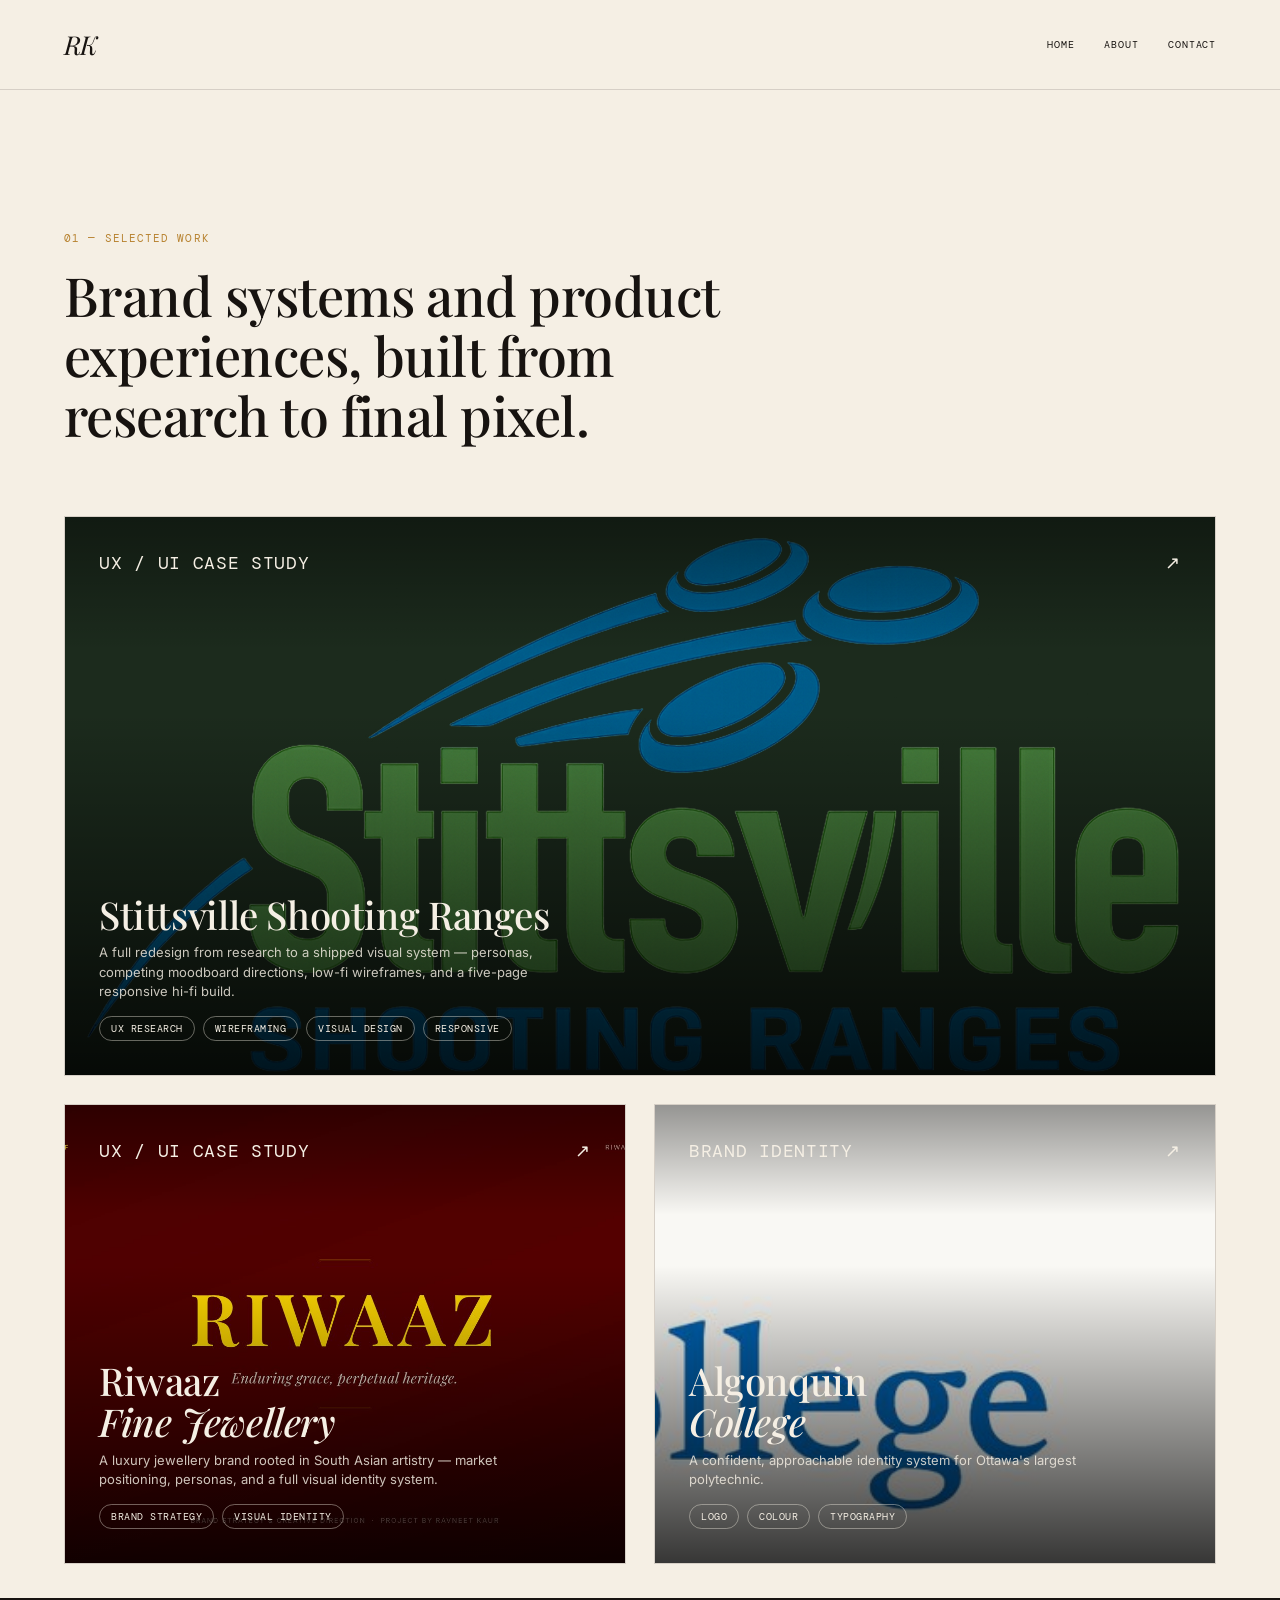
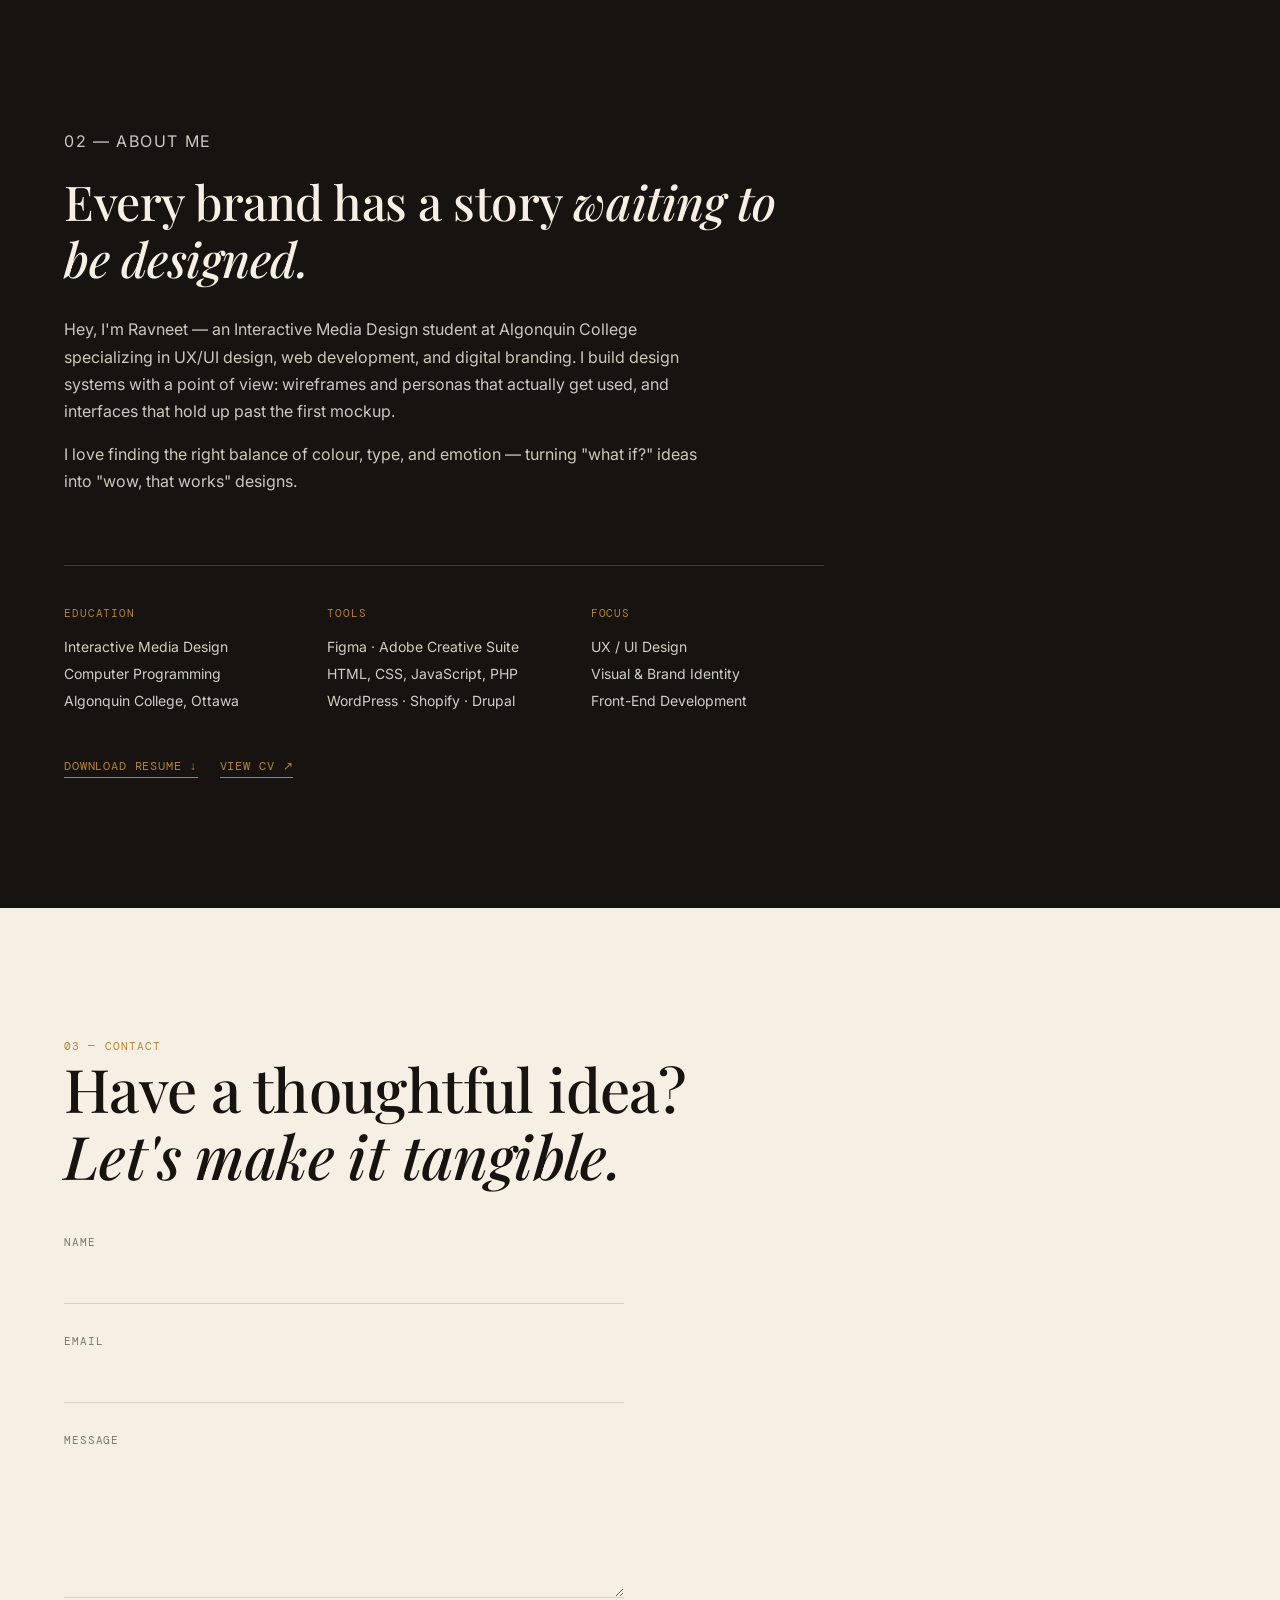
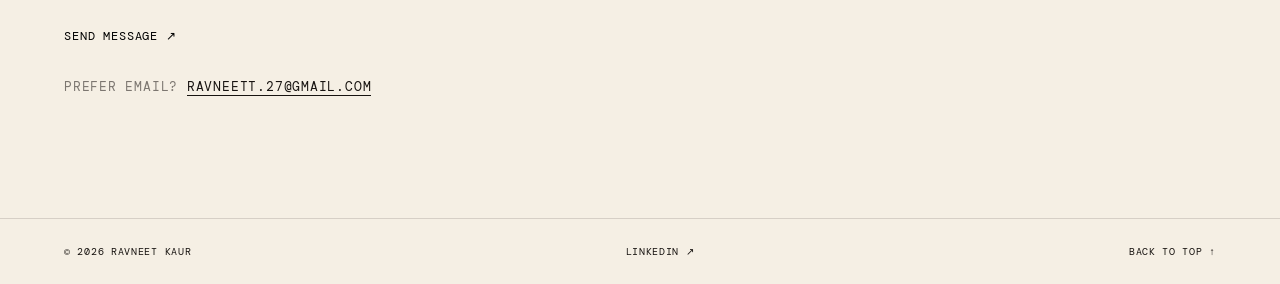
==== work.html @ a0e23d8a "More edits to the portfolio" ====
<!doctype html>
<html lang="en">

<head>
  <meta charset="UTF-8" />
  <meta name="viewport" content="width=device-width, initial-scale=1.0" />
  <meta name="description" content="Selected work by Ravneet Kaur — Graphic & UX/UI Designer in Ottawa." />
  <title>Selected Work — Ravneet Kaur</title>
  <link rel="stylesheet" href="styles.css" />
</head>

<body>
  <header class="site-header is-static">
    <a class="monogram" href="index.html#top" aria-label="Ravneet Kaur home">RK</a>
    <button class="menu-toggle" aria-expanded="false" aria-controls="site-nav">Menu</button>
    <nav id="site-nav" class="site-nav" aria-label="Primary navigation">
      <a href="index.html#top">Home</a>
      <a href="#about">About</a>
      <a href="#contact">Contact</a>
    </nav>
  </header>

  <main id="top">
    <section id="work" class="work-section" aria-labelledby="work-title">
      <div class="section-heading">
        <p class="eyebrow">01 — Selected work</p>
        <h2 id="work-title">Brand systems and product experiences, built from research to final pixel.</h2>
      </div>

      <div class="work-grid">
        <a class="work-card wc-stittsville" href="work/stittsville-shooting-ranges.html"
          style="--card-image: url('assets/stittsville/logo.png'); --card-image-position: center top;">
          <div class="work-card-top">
            <span>UX / UI Case Study</span>
            <span aria-hidden="true">↗</span>
          </div>
          <div>
            <h3>Stittsville Shooting Ranges</h3>
            <p>A full redesign from research to a shipped visual system — personas, competing moodboard directions,
              low-fi wireframes, and a five-page responsive hi-fi build.</p>
            <div class="work-card-tags">
              <span>UX Research</span>
              <span>Wireframing</span>
              <span>Visual Design</span>
              <span>Responsive</span>
            </div>
          </div>
        </a>

        <a class="work-card wc-riwaaz" href="work/riwaaz.html" style="--card-image: url('assets/riwaaz/01-cover.jpg');">
          <div class="work-card-top">
            <span>UX / UI Case Study</span>
            <span aria-hidden="true">↗</span>
          </div>
          <div>
            <h3>Riwaaz<br /><em>Fine Jewellery</em></h3>
            <p>A luxury jewellery brand rooted in South Asian artistry — market positioning, personas, and a full visual
              identity system.</p>
            <div class="work-card-tags">
              <span>Brand Strategy</span>
              <span>Visual Identity</span>
            </div>
          </div>
        </a>

        <a class="work-card wc-algonquin" href="work/algonquin-college.html"
          style="--card-image: url('assets/algonquin/01-cover.jpg'); --card-image-position: 61.5% 33%; --card-image-size: 480% auto;">
          <div class="work-card-top">
            <span>Brand Identity</span>
            <span aria-hidden="true">↗</span>
          </div>
          <div>
            <h3>Algonquin<br /><em>College</em></h3>
            <p>A confident, approachable identity system for Ottawa's largest polytechnic.</p>
            <div class="work-card-tags">
              <span>Logo</span>
              <span>Colour</span>
              <span>Typography</span>
            </div>
          </div>
        </a>
      </div>
    </section>

    <section id="about" class="about-section" aria-labelledby="about-title">
      <div class="about-copy">
        <p class="eyebrow">02 — About me</p>
        <h2 id="about-title">Every brand has a story <em>waiting to be designed.</em></h2>
        <p>Hey, I'm Ravneet — an Interactive Media Design student at Algonquin College specializing in UX/UI design, web
          development, and digital branding. I build design systems with a point of view: wireframes and personas that
          actually get used, and interfaces that hold up past the first mockup.</p>
        <p>I love finding the right balance of colour, type, and emotion — turning "what if?" ideas into "wow, that
          works" designs.</p>

        <div class="about-meta">
          <div>
            <h4>Education</h4>
            <ul>
              <li>Interactive Media Design</li>
              <li>Computer Programming</li>
              <li>Algonquin College, Ottawa</li>
            </ul>
          </div>
          <div>
            <h4>Tools</h4>
            <ul>
              <li>Figma · Adobe Creative Suite</li>
              <li>HTML, CSS, JavaScript, PHP</li>
              <li>WordPress · Shopify · Drupal</li>
            </ul>
          </div>
          <div>
            <h4>Focus</h4>
            <ul>
              <li>UX / UI Design</li>
              <li>Visual &amp; Brand Identity</li>
              <li>Front-End Development</li>
            </ul>
          </div>
        </div>

        <div class="document-links" aria-label="Professional documents">
          <a class="text-link" href="assets/ravneet-kaur-resume.pdf" target="_blank" rel="noopener">Download resume
            <span>↓</span></a>
          <a class="text-link" href="assets/ravneet-kaur-cv.pdf" target="_blank" rel="noopener">View CV
            <span>↗</span></a>
        </div>
      </div>
    </section>

    <section id="contact" class="contact-section" aria-labelledby="contact-title">
      <p class="eyebrow">03 — Contact</p>
      <h2 id="contact-title">Have a thoughtful idea?<br /><em>Let's make it tangible.</em></h2>

      <form class="contact-form" action="https://formspree.io/f/xzdnepqq" method="POST">
        <div class="form-row">
          <label for="cf-name">Name</label>
          <input type="text" id="cf-name" name="name" autocomplete="name" required />
        </div>
        <div class="form-row">
          <label for="cf-email">Email</label>
          <input type="email" id="cf-email" name="email" autocomplete="email" required />
        </div>
        <div class="form-row">
          <label for="cf-message">Message</label>
          <textarea id="cf-message" name="message" rows="5" required></textarea>
        </div>
        <input type="text" name="_gotcha" tabindex="-1" autocomplete="off" style="position:absolute; left:-9999px;" />
        <div class="form-submit-row">
          <button type="submit" class="text-link contact-submit">Send message <span>↗</span></button>
          <p class="form-status" role="status" aria-live="polite"></p>
        </div>
      </form>
      <p class="contact-alt">Prefer email? <a href="mailto:ravneett.27@gmail.com">ravneett.27@gmail.com</a></p>
    </section>
  </main>

  <footer>
    <p>© <span id="year"></span> Ravneet Kaur</p>
    <a href="https://www.linkedin.com/in/ravneetkaur2709" target="_blank" rel="noopener">LinkedIn <span>↗</span></a>
    <a href="#top">Back to top ↑</a>
  </footer>
  <script src="script.js"></script>
</body>

</html>
---- styles.css ----
@import url('https://fonts.googleapis.com/css2?family=Anton&family=Playfair+Display:ital,wght@0,400..900;1,400..900&family=Inter:ital,wght@0,300..800;1,300..800&family=DM+Mono:wght@400;500&display=swap');

:root {
    --ink: #171310;
    --paper: #f5efe4;
    --paper-dim: #ece4d4;
    --gold: #b7822f;
    --line: rgba(23, 19, 16, .14);
    --display: "Playfair Display", Georgia, serif;
    --hero-display: "Anton", "Arial Narrow", Impact, sans-serif;
    --sans: "Inter", "Helvetica Neue", Arial, sans-serif;
    --mono: "DM Mono", monospace;
}

* {
    box-sizing: border-box;
}

html {
    scroll-behavior: smooth;
}

body {
    margin: 0;
    background: var(--paper);
    color: var(--ink);
    font-family: var(--sans);
    font-size: 16px;
    overflow-x: hidden;
}

html.home-page,
body.home-page {
    height: 100%;
    overflow: hidden;
}

a {
    color: inherit;
    text-decoration: none;
}

img {
    max-width: 100%;
    display: block;
}

h1,
h2,
h3,
h4,
p {
    margin-top: 0;
}

h1,
h2,
h3,
h4 {
    font-family: var(--display);
    font-weight: 500;
    letter-spacing: -.01em;
}

em {
    font-style: italic;
    font-weight: 500;
}

.eyebrow {
    font-family: var(--mono);
    font-size: 11px;
    letter-spacing: .1em;
    line-height: 1.5;
    text-transform: uppercase;
    margin: 0;
    color: var(--gold);
}

/* ---------- Header ---------- */

.site-header {
    min-height: 90px;
    padding: 24px 5vw;
    display: flex;
    align-items: center;
    justify-content: space-between;
    position: absolute;
    width: 100%;
    z-index: 20;
}

.site-header.is-dark {
    color: var(--paper);
}

.site-header.is-static {
    position: sticky;
    top: 0;
    color: var(--ink);
    background: var(--paper);
    border-bottom: 1px solid var(--line);
}

.monogram {
    font-family: var(--display);
    font-size: 26px;
    font-style: italic;
    letter-spacing: -1px;
}

.site-nav {
    display: flex;
    gap: 30px;
    font-family: var(--mono);
    font-size: 10px;
    text-transform: uppercase;
    letter-spacing: .08em;
}

.site-nav a:hover,
footer a:hover {
    color: var(--gold);
}

.menu-toggle {
    display: none;
}

/* ---------- Buttons / links ---------- */

.text-link {
    display: inline-flex;
    align-items: center;
    gap: 8px;
    font: 12px var(--mono);
    text-transform: uppercase;
    letter-spacing: .07em;
    border-bottom: 1px solid currentColor;
    padding-bottom: 3px;
    width: fit-content;
}

.text-link span {
    transition: transform .25s;
}

.text-link:hover span {
    transform: translate(2px, -2px);
}

.circle-link {
    width: 112px;
    height: 112px;
    border: 1px solid currentColor;
    border-radius: 50%;
    display: flex;
    flex-direction: column;
    align-items: center;
    justify-content: center;
    gap: 8px;
    text-transform: uppercase;
    font: 9px var(--mono);
    letter-spacing: .07em;
    transition: .3s;
    flex-shrink: 0;
}

.circle-link span {
    font-size: 18px;
}

.circle-link:hover {
    background: currentColor;
}

.circle-link:hover span:first-child,
.hero .circle-link:hover {
    color: var(--ink);
}

/* ---------- Hero ---------- */

.hero {
    min-height: 100svh;
    margin: 4px;
    padding: 118px 5.5vw 44px;
    display: flex;
    flex-direction: column;
    justify-content: space-between;
    position: relative;
    isolation: isolate;
    background: #171310;
    color: var(--paper);
    overflow: hidden;
    border: 1px solid rgba(245, 239, 228, .7);
}

.hero:before {
    content: "";
    position: absolute;
    inset: 25px;
    border: 1px solid rgba(245, 239, 228, .12);
    pointer-events: none;
}

.hero-kicker,
.hero-footer,
.hero-url {
    position: relative;
    z-index: 3;
}

.hero-kicker {
    margin: 0;
    padding-left: 17px;
    font: 15px var(--sans);
    border-left: 2px solid var(--gold);
}

.hero-kicker span {
    display: block;
    margin-top: 4px;
    font: 9px var(--mono);
    text-transform: uppercase;
    letter-spacing: .08em;
    color: rgba(245, 239, 228, .7);
}

.hero-title {
    position: absolute;
    z-index: 2;
    left: 50%;
    top: 46%;
    transform: translate(-50%, -50%);
    width: 100%;
    margin: 0;
    max-width: none;
    white-space: nowrap;
    text-align: center;
    font: 400 clamp(70px, 15.4vw, 232px)/.78 var(--hero-display);
    letter-spacing: .004em;
    text-transform: uppercase;
    color: rgba(245, 239, 228, .95);
    text-shadow: 0 18px 40px rgba(0, 0, 0, .4);
}

.hero-title .pt-outline {
    color: transparent;
    -webkit-text-stroke: 1.5px rgba(245, 239, 228, .9);
    text-shadow: none;
}

.hero-footer {
    display: flex;
    justify-content: space-between;
    align-items: end;
    gap: 30px;
    width: 100%;
}

.hero-footer>p {
    font: 10px/1.55 var(--mono);
    text-transform: uppercase;
    letter-spacing: .06em;
    max-width: 310px;
    margin: 0;
    color: rgba(245, 239, 228, .75);
}

.hero-portrait {
    position: absolute;
    z-index: 1;
    left: 50%;
    bottom: 0;
    width: clamp(300px, 34vw, 500px);
    aspect-ratio: 421 / 457;
    transform: translateX(-50%);
}

.hero-portrait img {
    width: 100%;
    height: 100%;
    object-fit: contain;
    object-position: center bottom;
    filter: saturate(.92) contrast(1.06) drop-shadow(0 20px 34px rgba(0, 0, 0, .48));
}

.hero-url {
    position: absolute;
    z-index: 3;
    right: 5.5vw;
    bottom: 58px;
    margin: 0;
    font: 10px var(--mono);
    text-transform: uppercase;
    letter-spacing: .07em;
    color: rgba(245, 239, 228, .75);
}

@media (max-width:900px) {
    .hero-title {
        top: auto;
        bottom: 221px;
        transform: translate(-50%, 50%);
    }

    .hero-portrait {
        width: 300px;
    }
}

/* ---------- Work grid (homepage) ---------- */

.work-section {
    padding: 140px 5vw 30px;
}

.section-heading {
    margin-bottom: 70px;
    max-width: 720px;
}

.section-heading h2 {
    font: 500 clamp(34px, 4.4vw, 54px)/1.12 var(--display);
    margin: 18px 0 0;
}

.work-grid {
    display: grid;
    grid-template-columns: repeat(2, 1fr);
    gap: 28px;
}

.work-card {
    position: relative;
    display: flex;
    flex-direction: column;
    justify-content: space-between;
    min-height: 460px;
    padding: 34px;
    border: 1px solid var(--line);
    overflow: hidden;
    isolation: isolate;
    color: var(--paper);
}

.work-card:first-child {
    grid-column: 1 / -1;
    min-height: 560px;
}

.work-card:before {
    content: "";
    position: absolute;
    inset: 0;
    z-index: -1;
    background-color: var(--card-bg, #171310);
    background-image: var(--card-image, none);
    background-position: var(--card-image-position, center);
    background-size: var(--card-image-size, cover);
    background-repeat: no-repeat;
    transition: transform .6s cubic-bezier(.2, .7, .2, 1);
}

.work-card:after {
    content: "";
    position: absolute;
    inset: 0;
    z-index: -1;
    background: linear-gradient(180deg, rgba(0, 0, 0, .4) 0%, rgba(0, 0, 0, 0) 24%, rgba(0, 0, 0, 0) 35%, rgba(0, 0, 0, .78) 100%);
}

.work-card:hover:before {
    transform: scale(1.05);
}

.work-card-top {
    display: flex;
    justify-content: space-between;
    align-items: flex-start;
    font: 10px var(--mono);
    text-transform: uppercase;
    letter-spacing: .07em;
}

.work-card-top span {
    font-size: 18px;
    transition: transform .25s;
}

.work-card:hover .work-card-top span {
    transform: translate(3px, -3px);
}

.work-card h3 {
    font: 500 clamp(26px, 3vw, 40px)/1.08 var(--display);
    margin: 0 0 8px;
}

.work-card p {
    font: 13px/1.5 var(--sans);
    color: rgba(245, 239, 228, .82);
    max-width: 440px;
    margin: 0;
}

.work-card-tags {
    display: flex;
    flex-wrap: wrap;
    gap: 8px;
    margin-top: 14px;
}

.work-card-tags span {
    font: 10px var(--mono);
    text-transform: uppercase;
    letter-spacing: .05em;
    border: 1px solid rgba(245, 239, 228, .4);
    border-radius: 999px;
    padding: 5px 11px;
}

.wc-riwaaz {
    --card-bg: #3a0505;
}

.wc-algonquin {
    --card-bg: #0a3a63;
}

.wc-stittsville {
    --card-bg: #1c2b1d;
}

/* ---------- About / Contact ---------- */

.about-section {
    padding: 130px 5vw;
    background: #171310;
    color: var(--paper);
    margin-top: 4px;
}

.about-copy {
    max-width: 760px;
}

.about-copy h2 {
    font: 500 clamp(30px, 4vw, 48px)/1.18 var(--display);
    margin: 18px 0 30px;
}

.about-copy p {
    font: 16px/1.7 var(--sans);
    color: rgba(245, 239, 228, .82);
    max-width: 640px;
}

.about-copy .text-link {
    margin-top: 24px;
    color: var(--gold);
}

.about-meta {
    display: grid;
    grid-template-columns: repeat(3, 1fr);
    gap: 30px;
    margin-top: 70px;
    padding-top: 40px;
    border-top: 1px solid rgba(245, 239, 228, .18);
}

.about-meta h4 {
    font: 11px var(--mono);
    text-transform: uppercase;
    letter-spacing: .08em;
    color: var(--gold);
    margin: 0 0 14px;
}

.about-meta ul {
    list-style: none;
    margin: 0;
    padding: 0;
    font: 14px/1.9 var(--sans);
    color: rgba(245, 239, 228, .85);
}

.document-links {
    margin-top: 44px;
    display: flex;
    gap: 22px;
    flex-wrap: wrap;
}

.document-links .text-link {
    color: var(--gold);
    margin-top: 0;
}

.contact-section {
    padding: 130px 5vw 110px;
    text-align: left;
}

.contact-section h2 {
    font: 500 clamp(32px, 5vw, 60px)/1.12 var(--display);
    margin-bottom: 46px;
    max-width: 900px;
}

.contact-email {
    display: inline-flex;
    align-items: baseline;
    gap: 14px;
    font: 500 clamp(24px, 4vw, 40px) var(--display);
    border-bottom: 1px solid var(--ink);
    padding-bottom: 10px;
}

.contact-email span {
    font-size: 22px;
}

.contact-form {
    max-width: 560px;
    display: flex;
    flex-direction: column;
    gap: 30px;
}

.form-row {
    display: flex;
    flex-direction: column;
    gap: 10px;
}

.form-row label {
    font: 11px var(--mono);
    text-transform: uppercase;
    letter-spacing: .08em;
    color: rgba(23, 19, 16, .55);
}

.form-row input,
.form-row textarea {
    width: 100%;
    font: 16px/1.5 var(--sans);
    color: var(--ink);
    background: transparent;
    border: none;
    border-bottom: 1px solid var(--line);
    padding: 10px 0;
    resize: vertical;
}

.form-row input:focus,
.form-row textarea:focus {
    outline: none;
    border-bottom-color: var(--ink);
}

.form-submit-row {
    display: flex;
    align-items: center;
    gap: 20px;
    flex-wrap: wrap;
}

.contact-submit {
    background: none;
    border: none;
    padding: 0;
    cursor: pointer;
}

.contact-submit:disabled {
    opacity: .5;
    cursor: default;
}

.form-status {
    font: 11px var(--mono);
    text-transform: uppercase;
    letter-spacing: .06em;
    margin: 0;
}

.form-status.is-success {
    color: var(--gold);
}

.form-status.is-error {
    color: #a33;
}

.contact-alt {
    margin-top: 34px;
    font: 13px var(--mono);
    text-transform: uppercase;
    letter-spacing: .06em;
    color: rgba(23, 19, 16, .55);
}

.contact-alt a {
    color: var(--ink);
    border-bottom: 1px solid currentColor;
}

footer {
    padding: 26px 5vw;
    display: flex;
    justify-content: space-between;
    align-items: center;
    font: 10px var(--mono);
    text-transform: uppercase;
    letter-spacing: .07em;
    border-top: 1px solid var(--line);
}

footer p {
    margin: 0;
}

/* ============================================================
   Case study pages
   ============================================================ */

.cs-header {
    padding: 160px 5vw 60px;
    max-width: 1100px;
}

.cs-header .eyebrow {
    margin-bottom: 22px;
}

.cs-header h1 {
    font: 500 clamp(40px, 7vw, 88px)/1.02 var(--display);
    margin: 0 0 30px;
}

.cs-header p.cs-dek {
    font: 18px/1.6 var(--sans);
    max-width: 640px;
    color: rgba(23, 19, 16, .72);
    margin: 0 0 40px;
}

.cs-meta {
    display: flex;
    flex-wrap: wrap;
    gap: 40px;
    padding-top: 30px;
    border-top: 1px solid var(--line);
}

.cs-meta div h4 {
    font: 10px var(--mono);
    text-transform: uppercase;
    letter-spacing: .08em;
    color: var(--gold);
    margin: 0 0 8px;
}

.cs-meta div p {
    font: 14px/1.5 var(--sans);
    margin: 0;
    max-width: 220px;
}

.cs-cover {
    margin: 0 5vw 0;
}

.cs-cover img {
    width: 100%;
    border: 1px solid var(--line);
}

.cs-section {
    padding: 100px 5vw;
    max-width: 1200px;
    margin: 0 auto;
}

.cs-section.is-wide {
    max-width: none;
}

.cs-section-head {
    max-width: 640px;
    margin-bottom: 50px;
}

.cs-section-head h2 {
    font: 500 clamp(28px, 3.6vw, 44px)/1.15 var(--display);
    margin: 16px 0 0;
}

.cs-section-head p {
    font: 16px/1.6 var(--sans);
    color: rgba(23, 19, 16, .72);
    margin-top: 16px;
}

.cs-prose {
    max-width: 720px;
    font: 17px/1.75 var(--sans);
    color: rgba(23, 19, 16, .8);
}

.cs-prose+.cs-prose {
    margin-top: 20px;
}

.cs-pullquote {
    font: italic 500 clamp(24px, 3vw, 36px)/1.4 var(--display);
    max-width: 820px;
    margin: 20px 0;
    color: var(--ink);
}

.cs-figure {
    margin: 0;
}

.cs-figure img {
    width: 100%;
    border: 1px solid var(--line);
}

.cs-figure figcaption {
    font: 11px var(--mono);
    text-transform: uppercase;
    letter-spacing: .06em;
    color: rgba(23, 19, 16, .55);
    margin-top: 14px;
}

.cs-gallery {
    display: grid;
    gap: 24px;
}

.cs-gallery.cols-2 {
    grid-template-columns: repeat(2, 1fr);
}

.cs-gallery.cols-3 {
    grid-template-columns: repeat(3, 1fr);
}

.cs-persona-grid {
    display: grid;
    grid-template-columns: repeat(3, 1fr);
    gap: 24px;
}

.cs-tags {
    display: flex;
    flex-wrap: wrap;
    gap: 8px;
    margin: 16px 0 20px;
}

.cs-tags span {
    font: 10px var(--mono);
    text-transform: uppercase;
    letter-spacing: .05em;
    border: 1px solid var(--line);
    border-radius: 999px;
    padding: 5px 11px;
    color: rgba(23, 19, 16, .65);
}

.cs-swatches {
    display: grid;
    grid-template-columns: repeat(auto-fit, minmax(150px, 1fr));
    gap: 20px;
}

.cs-swatch {
    border: 1px solid var(--line);
}

.cs-swatch-color {
    height: 110px;
}

.cs-swatch p {
    padding: 12px 14px;
    font: 12px var(--mono);
    margin: 0;
    text-transform: uppercase;
    letter-spacing: .04em;
}

.cs-proto-row {
    display: flex;
    align-items: flex-end;
    gap: 48px;
}

.cs-proto-desktop {
    flex: 1 1 auto;
    min-width: 0;
}

.cs-proto-mobile {
    flex: 0 0 260px;
}

.cs-proto-links {
    display: flex;
    gap: 40px;
    margin-top: 20px;
    flex-wrap: wrap;
}

.cs-browser-chrome {
    display: flex;
    align-items: center;
    gap: 6px;
    padding: 12px 16px;
    background: var(--ink);
    border: 1px solid var(--ink);
}

.cs-browser-chrome span {
    width: 8px;
    height: 8px;
    border-radius: 50%;
    background: rgba(245, 239, 228, .3);
    flex-shrink: 0;
}

.cs-browser-chrome span:first-child {
    background: var(--gold);
}

.cs-browser-chrome p {
    margin: 0 0 0 14px;
    font: 11px var(--mono);
    letter-spacing: .04em;
    color: rgba(245, 239, 228, .6);
}

.cs-proto-desktop iframe {
    display: block;
    width: 100%;
    aspect-ratio: 16 / 10;
    border: 1px solid var(--ink);
    border-top: none;
}

.cs-phone-frame {
    position: relative;
    width: 100%;
    aspect-ratio: 375 / 812;
    border: 10px solid var(--ink);
    border-radius: 34px;
    overflow: hidden;
    background: var(--ink);
}

.cs-phone-notch {
    position: absolute;
    top: 0;
    left: 50%;
    transform: translateX(-50%);
    width: 90px;
    height: 18px;
    background: var(--ink);
    border-radius: 0 0 12px 12px;
    z-index: 2;
}

.cs-proto-mobile iframe {
    display: block;
    width: 100%;
    height: 100%;
    border: none;
}

.cs-proto-link {
    align-self: flex-start;
}

.cs-next {
    padding: 100px 5vw;
    background: #171310;
    color: var(--paper);
    display: flex;
    justify-content: space-between;
    align-items: center;
    gap: 30px;
    flex-wrap: wrap;
}

.cs-next .eyebrow {
    color: var(--gold);
}

.cs-next-links {
    display: flex;
    align-items: center;
    gap: 28px;
    margin-top: 24px;
    flex-wrap: wrap;
}

.cs-next h3 {
    font: 500 clamp(28px, 4vw, 48px)/1.1 var(--display);
    margin: 12px 0 0;
}

/* project accent themes for case-study headers */
.cs-theme-riwaaz {
    background: #f3e9dd;
}

.cs-theme-riwaaz .eyebrow {
    color: #800020;
}

.cs-theme-riwaaz .cs-pullquote {
    color: #550000;
}

.cs-theme-algonquin {
    background: #eef4f8;
}

.cs-theme-algonquin .eyebrow {
    color: #0063b2;
}

.cs-theme-algonquin .cs-pullquote {
    color: #0063b2;
}

.cs-theme-stittsville {
    background: #eef1e9;
}

.cs-theme-stittsville .eyebrow {
    color: #2f4a30;
}

.cs-theme-stittsville .cs-pullquote {
    color: #2f4a30;
}

/* ============================================================
   Responsive
   ============================================================ */

@media (max-width:900px) {
    .work-grid {
        grid-template-columns: 1fr;
    }

    .work-card:first-child {
        grid-column: auto;
        min-height: 460px;
    }

    .about-meta {
        grid-template-columns: 1fr;
        gap: 34px;
    }

    .cs-persona-grid {
        grid-template-columns: 1fr;
    }

    .cs-gallery.cols-2,
    .cs-gallery.cols-3 {
        grid-template-columns: 1fr;
    }

    .cs-meta {
        gap: 26px;
    }

    .cs-proto-mobile {
        flex-basis: 240px;
    }
}

@media (max-width:700px) {
    .site-header {
        min-height: 72px;
        padding: 17px 6vw;
    }

    .menu-toggle {
        display: block;
        border: 0;
        background: transparent;
        color: inherit;
        padding: 7px 0;
        font: 10px var(--mono);
        text-transform: uppercase;
        letter-spacing: .08em;
        cursor: pointer;
    }

    .site-nav {
        display: none;
        position: absolute;
        right: 6vw;
        top: 62px;
        background: var(--paper);
        color: var(--ink);
        padding: 18px;
        flex-direction: column;
        gap: 14px;
        z-index: 30;
    }

    .site-nav.open {
        display: flex;
    }

    .hero {
        min-height: 780px;
        margin: 3px;
        padding: 96px 7vw 28px;
    }

    .hero-title {
        bottom: 49vw;
        font-size: 16.5vw;
    }

    .hero-portrait {
        width: 66vw;
    }

    .hero-footer>p {
        font-size: 8px;
        max-width: 155px;
    }

    .circle-link {
        width: 76px;
        height: 76px;
        font-size: 7px;
    }

    .hero-url {
        display: none;
    }

    .work-section {
        padding: 85px 6vw 10px;
    }

    .about-section,
    .contact-section {
        padding: 80px 6vw;
    }

    .cs-header {
        padding: 120px 6vw 40px;
    }

    .cs-section {
        padding: 70px 6vw;
    }

    .cs-cover {
        margin: 0 3vw;
    }

    footer {
        padding: 20px 6vw;
        flex-wrap: wrap;
        gap: 14px;
    }

    .cs-proto-mobile {
        flex-basis: 190px;
    }
}

@media (max-width:480px) {
    .cs-proto-row {
        gap: 16px;
    }

    .cs-proto-mobile {
        flex-basis: 120px;
    }

    .cs-phone-frame {
        border-width: 7px;
        border-radius: 22px;
    }

    .cs-phone-notch {
        width: 56px;
        height: 12px;
    }

    .cs-browser-chrome {
        padding: 8px 10px;
    }

    .cs-browser-chrome p {
        font-size: 9px;
    }

    .cs-proto-links {
        gap: 20px;
    }
}
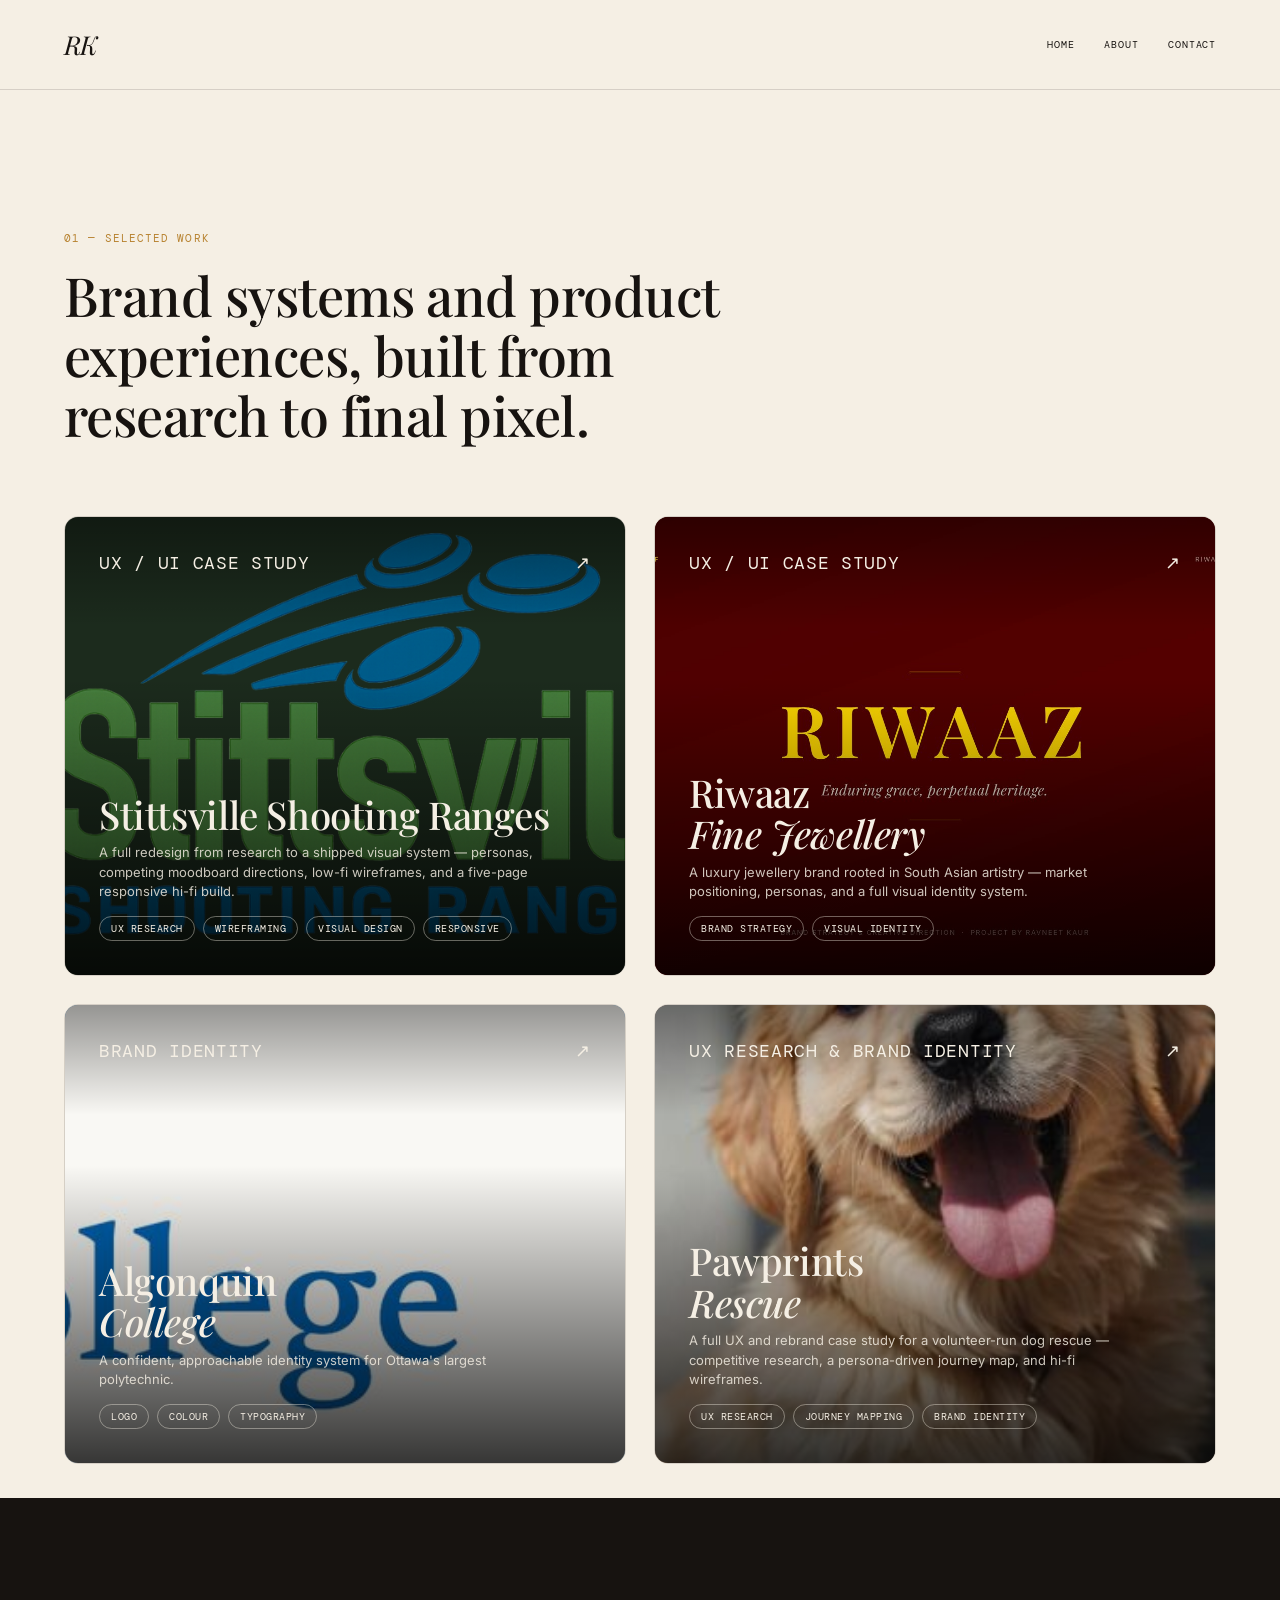
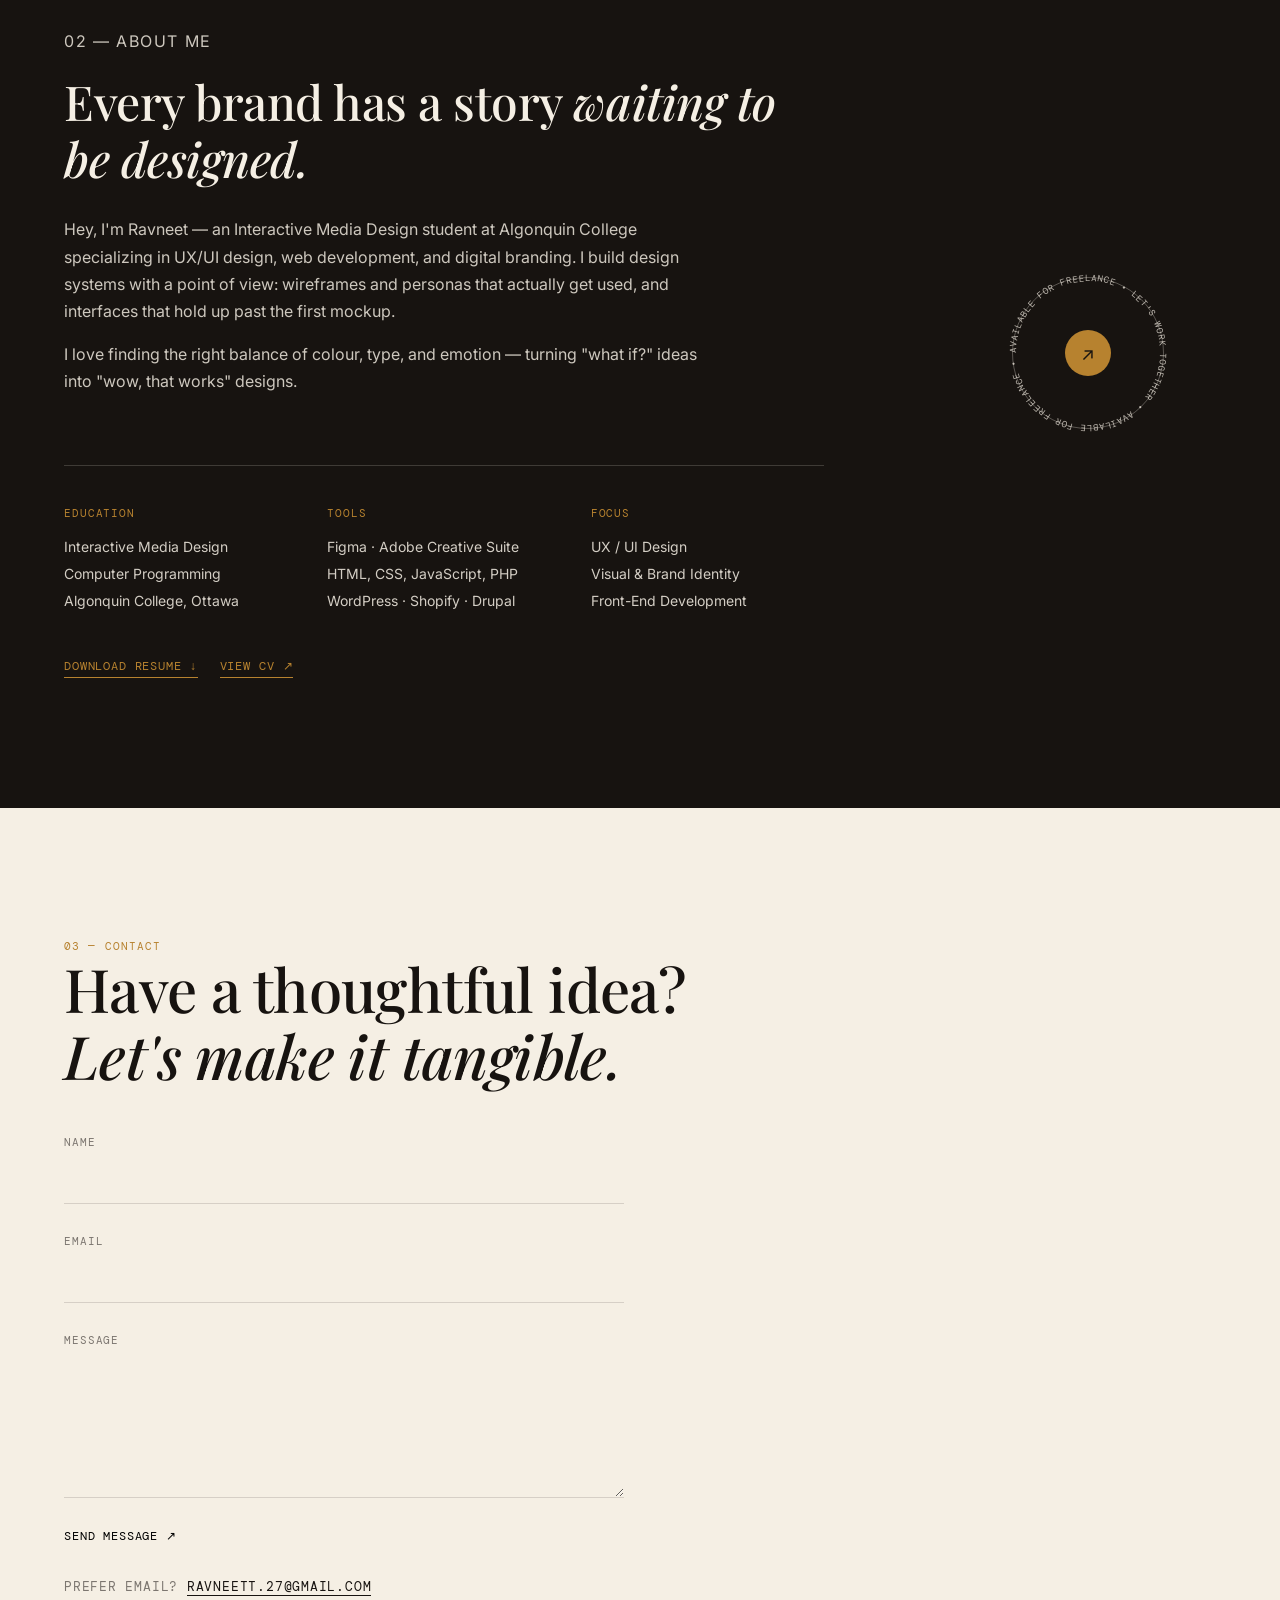
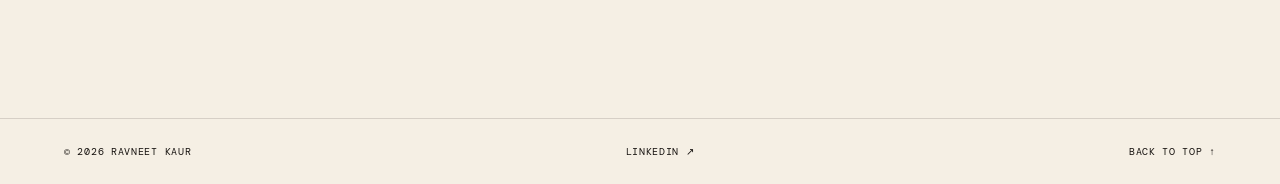
==== commit b3160e95: "Another Case study added!" ====
--- a/work.html
+++ b/work.html
@@ -79,6 +79,24 @@
             </div>
           </div>
         </a>
+
+        <a class="work-card wc-dog-rescue" href="work/dog-rescue.html"
+          style="--card-image: url('assets/dog-rescue/07-front-photo.jpg'); --card-image-position: center 25%;">
+          <div class="work-card-top">
+            <span>UX Research &amp; Brand Identity</span>
+            <span aria-hidden="true">↗</span>
+          </div>
+          <div>
+            <h3>Pawprints<br /><em>Rescue</em></h3>
+            <p>A full UX and rebrand case study for a volunteer-run dog rescue — competitive research, a
+              persona-driven journey map, and hi-fi wireframes.</p>
+            <div class="work-card-tags">
+              <span>UX Research</span>
+              <span>Journey Mapping</span>
+              <span>Brand Identity</span>
+            </div>
+          </div>
+        </a>
       </div>
     </section>
 
@@ -126,6 +144,20 @@
             <span>↗</span></a>
         </div>
       </div>
+
+      <a class="spin-badge" href="#contact" aria-label="Jump to contact section">
+        <svg viewBox="0 0 200 200">
+          <defs>
+            <path id="spin-badge-path" d="M100,100 m-80,0 a80,80 0 1,1 160,0 a80,80 0 1,1 -160,0" />
+          </defs>
+          <text>
+            <textPath href="#spin-badge-path" startOffset="0">
+              AVAILABLE FOR FREELANCE • LET'S WORK TOGETHER • AVAILABLE FOR FREELANCE • LET'S WORK TOGETHER •
+            </textPath>
+          </text>
+        </svg>
+        <span class="spin-badge-center" aria-hidden="true">↗</span>
+      </a>
     </section>
 
     <section id="contact" class="contact-section" aria-labelledby="contact-title">
--- a/styles.css
+++ b/styles.css
@@ -35,6 +35,74 @@
     overflow: hidden;
 }
 
+/* ---------- Shared entrance / idle animations ---------- */
+
+@keyframes fade-up {
+    from {
+        opacity: 0;
+        transform: translateY(18px);
+    }
+
+    to {
+        opacity: 1;
+        transform: translateY(0);
+    }
+}
+
+@keyframes fade-down {
+    from {
+        opacity: 0;
+        transform: translateY(-16px);
+    }
+
+    to {
+        opacity: 1;
+        transform: translateY(0);
+    }
+}
+
+@keyframes fade-in {
+    from {
+        opacity: 0;
+    }
+
+    to {
+        opacity: 1;
+    }
+}
+
+@keyframes portrait-in {
+    from {
+        opacity: 0;
+        transform: translateX(-50%) translateY(48px);
+    }
+
+    to {
+        opacity: 1;
+        transform: translateX(-50%) translateY(0);
+    }
+}
+
+@keyframes float {
+
+    0%,
+    100% {
+        transform: translateY(0);
+    }
+
+    50% {
+        transform: translateY(-10px);
+    }
+}
+
+@media (prefers-reduced-motion: reduce) {
+    * {
+        animation-duration: .001ms !important;
+        animation-iteration-count: 1 !important;
+        transition-duration: .001ms !important;
+    }
+}
+
 a {
     color: inherit;
     text-decoration: none;
@@ -92,6 +160,7 @@
 
 .site-header.is-dark {
     color: var(--paper);
+    animation: fade-down .8s ease .1s both;
 }
 
 .site-header.is-static {
@@ -107,6 +176,12 @@
     font-size: 26px;
     font-style: italic;
     letter-spacing: -1px;
+    display: inline-block;
+    transition: transform .35s cubic-bezier(.2, .7, .2, 1);
+}
+
+.monogram:hover {
+    transform: rotate(-6deg) scale(1.08);
 }
 
 .site-nav {
@@ -116,6 +191,25 @@
     font-size: 10px;
     text-transform: uppercase;
     letter-spacing: .08em;
+}
+
+.site-nav a {
+    position: relative;
+}
+
+.site-nav a:after {
+    content: "";
+    position: absolute;
+    left: 0;
+    right: 100%;
+    bottom: -5px;
+    height: 1px;
+    background: currentColor;
+    transition: right .3s cubic-bezier(.2, .7, .2, 1);
+}
+
+.site-nav a:hover:after {
+    right: 0;
 }
 
 .site-nav a:hover,
@@ -150,6 +244,7 @@
 }
 
 .circle-link {
+    position: relative;
     width: 112px;
     height: 112px;
     border: 1px solid currentColor;
@@ -162,21 +257,56 @@
     text-transform: uppercase;
     font: 9px var(--mono);
     letter-spacing: .07em;
-    transition: .3s;
+    transition: transform .4s cubic-bezier(.2, .7, .2, 1), background .3s, color .3s, box-shadow .4s;
     flex-shrink: 0;
 }
 
 .circle-link span {
     font-size: 18px;
+    transition: transform .35s cubic-bezier(.2, .7, .2, 1);
 }
 
 .circle-link:hover {
-    background: currentColor;
+    background: var(--paper);
+    transform: scale(1.08);
+    box-shadow: 0 14px 34px rgba(183, 130, 47, .35);
+}
+
+.circle-link:hover span:first-child {
+    transform: translateY(4px);
 }
 
 .circle-link:hover span:first-child,
 .hero .circle-link:hover {
     color: var(--ink);
+}
+
+.hero .circle-link:before {
+    content: "";
+    position: absolute;
+    inset: 0;
+    border-radius: 50%;
+    border: 1px solid currentColor;
+    opacity: 0;
+    animation: circle-ripple 2.6s cubic-bezier(.3, 0, .3, 1) 1.6s infinite;
+    pointer-events: none;
+}
+
+.hero .circle-link:hover:before {
+    animation-play-state: paused;
+    opacity: 0;
+}
+
+@keyframes circle-ripple {
+    0% {
+        transform: scale(1);
+        opacity: .5;
+    }
+
+    100% {
+        transform: scale(1.5);
+        opacity: 0;
+    }
 }
 
 /* ---------- Hero ---------- */
@@ -216,6 +346,7 @@
     padding-left: 17px;
     font: 15px var(--sans);
     border-left: 2px solid var(--gold);
+    animation: fade-up .8s cubic-bezier(.2, .7, .2, 1) .2s both;
 }
 
 .hero-kicker span {
@@ -243,6 +374,7 @@
     text-transform: uppercase;
     color: rgba(245, 239, 228, .95);
     text-shadow: 0 18px 40px rgba(0, 0, 0, .4);
+    animation: fade-in 1.1s ease .35s both;
 }
 
 .hero-title .pt-outline {
@@ -257,6 +389,7 @@
     align-items: end;
     gap: 30px;
     width: 100%;
+    animation: fade-up 1s cubic-bezier(.2, .7, .2, 1) .55s both;
 }
 
 .hero-footer>p {
@@ -275,7 +408,7 @@
     bottom: 0;
     width: clamp(300px, 34vw, 500px);
     aspect-ratio: 421 / 457;
-    transform: translateX(-50%);
+    animation: portrait-in .9s cubic-bezier(.2, .7, .2, 1) .3s both;
 }
 
 .hero-portrait img {
@@ -284,6 +417,7 @@
     object-fit: contain;
     object-position: center bottom;
     filter: saturate(.92) contrast(1.06) drop-shadow(0 20px 34px rgba(0, 0, 0, .48));
+    animation: float 6s ease-in-out 1.3s infinite;
 }
 
 .hero-url {
@@ -340,14 +474,10 @@
     min-height: 460px;
     padding: 34px;
     border: 1px solid var(--line);
+    border-radius: 14px;
     overflow: hidden;
     isolation: isolate;
     color: var(--paper);
-}
-
-.work-card:first-child {
-    grid-column: 1 / -1;
-    min-height: 560px;
 }
 
 .work-card:before {
@@ -433,13 +563,96 @@
     --card-bg: #1c2b1d;
 }
 
+.wc-dog-rescue {
+    --card-bg: #4e342e;
+}
+
 /* ---------- About / Contact ---------- */
 
 .about-section {
+    position: relative;
     padding: 130px 5vw;
     background: #171310;
     color: var(--paper);
     margin-top: 4px;
+}
+
+.spin-badge {
+    display: none;
+    align-items: center;
+    justify-content: center;
+    width: 180px;
+    height: 180px;
+}
+
+.spin-badge:before {
+    content: "";
+    position: absolute;
+    inset: 14px;
+    border: 1px solid rgba(245, 239, 228, .3);
+    border-radius: 50%;
+    transition: border-color .3s, inset .3s;
+}
+
+.spin-badge:hover:before {
+    border-color: var(--gold);
+    inset: 8px;
+}
+
+.spin-badge svg {
+    position: absolute;
+    inset: 0;
+    width: 100%;
+    height: 100%;
+    fill: rgba(245, 239, 228, .75);
+    animation: spin 18s linear infinite;
+}
+
+.spin-badge text {
+    font: 10px var(--mono);
+    letter-spacing: .12em;
+}
+
+.spin-badge-center {
+    position: relative;
+    display: flex;
+    align-items: center;
+    justify-content: center;
+    width: 46px;
+    height: 46px;
+    border-radius: 50%;
+    background: var(--gold);
+    color: var(--ink);
+    font-size: 18px;
+    transition: transform .4s cubic-bezier(.2, .7, .2, 1);
+}
+
+.spin-badge:hover .spin-badge-center {
+    transform: scale(1.15);
+}
+
+.spin-badge:hover svg {
+    animation-play-state: paused;
+}
+
+@keyframes spin {
+    from {
+        transform: rotate(0deg);
+    }
+
+    to {
+        transform: rotate(360deg);
+    }
+}
+
+@media (min-width:1000px) {
+    .spin-badge {
+        display: flex;
+        position: absolute;
+        right: 8vw;
+        top: 50%;
+        transform: translateY(-50%);
+    }
 }
 
 .about-copy {
@@ -641,6 +854,37 @@
     margin: 0 0 30px;
 }
 
+.cs-header-title-row {
+    display: flex;
+    align-items: flex-end;
+    gap: 28px;
+    flex-wrap: wrap;
+}
+
+.cs-header-title-row h1 {
+    flex: 1 1 480px;
+    margin: 0 0 30px;
+}
+
+.cs-header-photo {
+    width: 150px;
+    height: 150px;
+    object-fit: cover;
+    border-radius: 50%;
+    border: 4px solid var(--paper);
+    box-shadow: 0 14px 34px rgba(23, 19, 16, .22);
+    flex-shrink: 0;
+    margin-bottom: 30px;
+}
+
+@media (max-width:700px) {
+    .cs-header-photo {
+        width: 90px;
+        height: 90px;
+        border-width: 3px;
+    }
+}
+
 .cs-header p.cs-dek {
     font: 18px/1.6 var(--sans);
     max-width: 640px;
@@ -677,6 +921,7 @@
 .cs-cover img {
     width: 100%;
     border: 1px solid var(--line);
+    border-radius: 14px;
 }
 
 .cs-section {
@@ -729,6 +974,7 @@
 .cs-figure img {
     width: 100%;
     border: 1px solid var(--line);
+    border-radius: 14px;
 }
 
 .cs-figure figcaption {
@@ -783,6 +1029,8 @@
 
 .cs-swatch {
     border: 1px solid var(--line);
+    border-radius: 14px;
+    overflow: hidden;
 }
 
 .cs-swatch-color {
@@ -826,6 +1074,7 @@
     padding: 12px 16px;
     background: var(--ink);
     border: 1px solid var(--ink);
+    border-radius: 14px 14px 0 0;
 }
 
 .cs-browser-chrome span {
@@ -853,6 +1102,7 @@
     aspect-ratio: 16 / 10;
     border: 1px solid var(--ink);
     border-top: none;
+    border-radius: 0 0 14px 14px;
 }
 
 .cs-phone-frame {
@@ -953,6 +1203,18 @@
     color: #2f4a30;
 }
 
+.cs-theme-dog-rescue {
+    background: #f7ede0;
+}
+
+.cs-theme-dog-rescue .eyebrow {
+    color: #9c3b2a;
+}
+
+.cs-theme-dog-rescue .cs-pullquote {
+    color: #9c3b2a;
+}
+
 /* ============================================================
    Responsive
    ============================================================ */
@@ -960,11 +1222,6 @@
 @media (max-width:900px) {
     .work-grid {
         grid-template-columns: 1fr;
-    }
-
-    .work-card:first-child {
-        grid-column: auto;
-        min-height: 460px;
     }
 
     .about-meta {
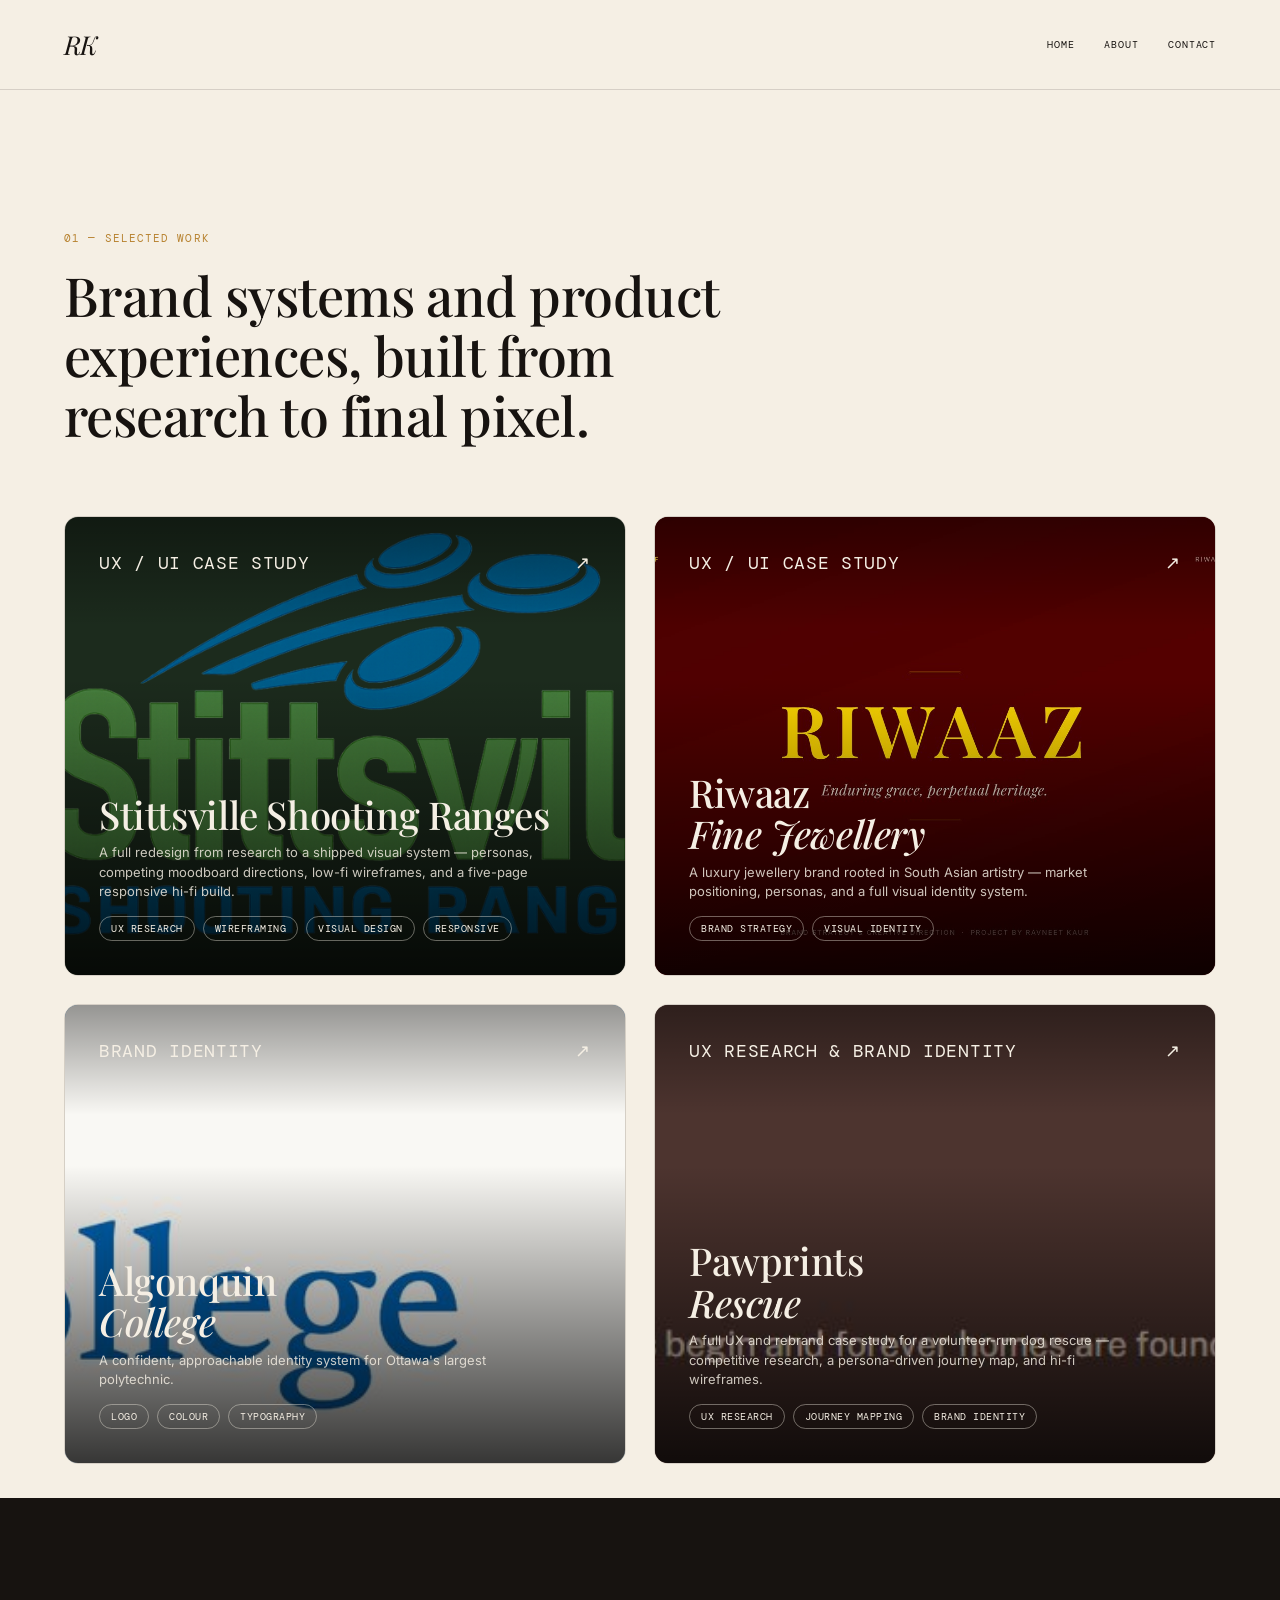
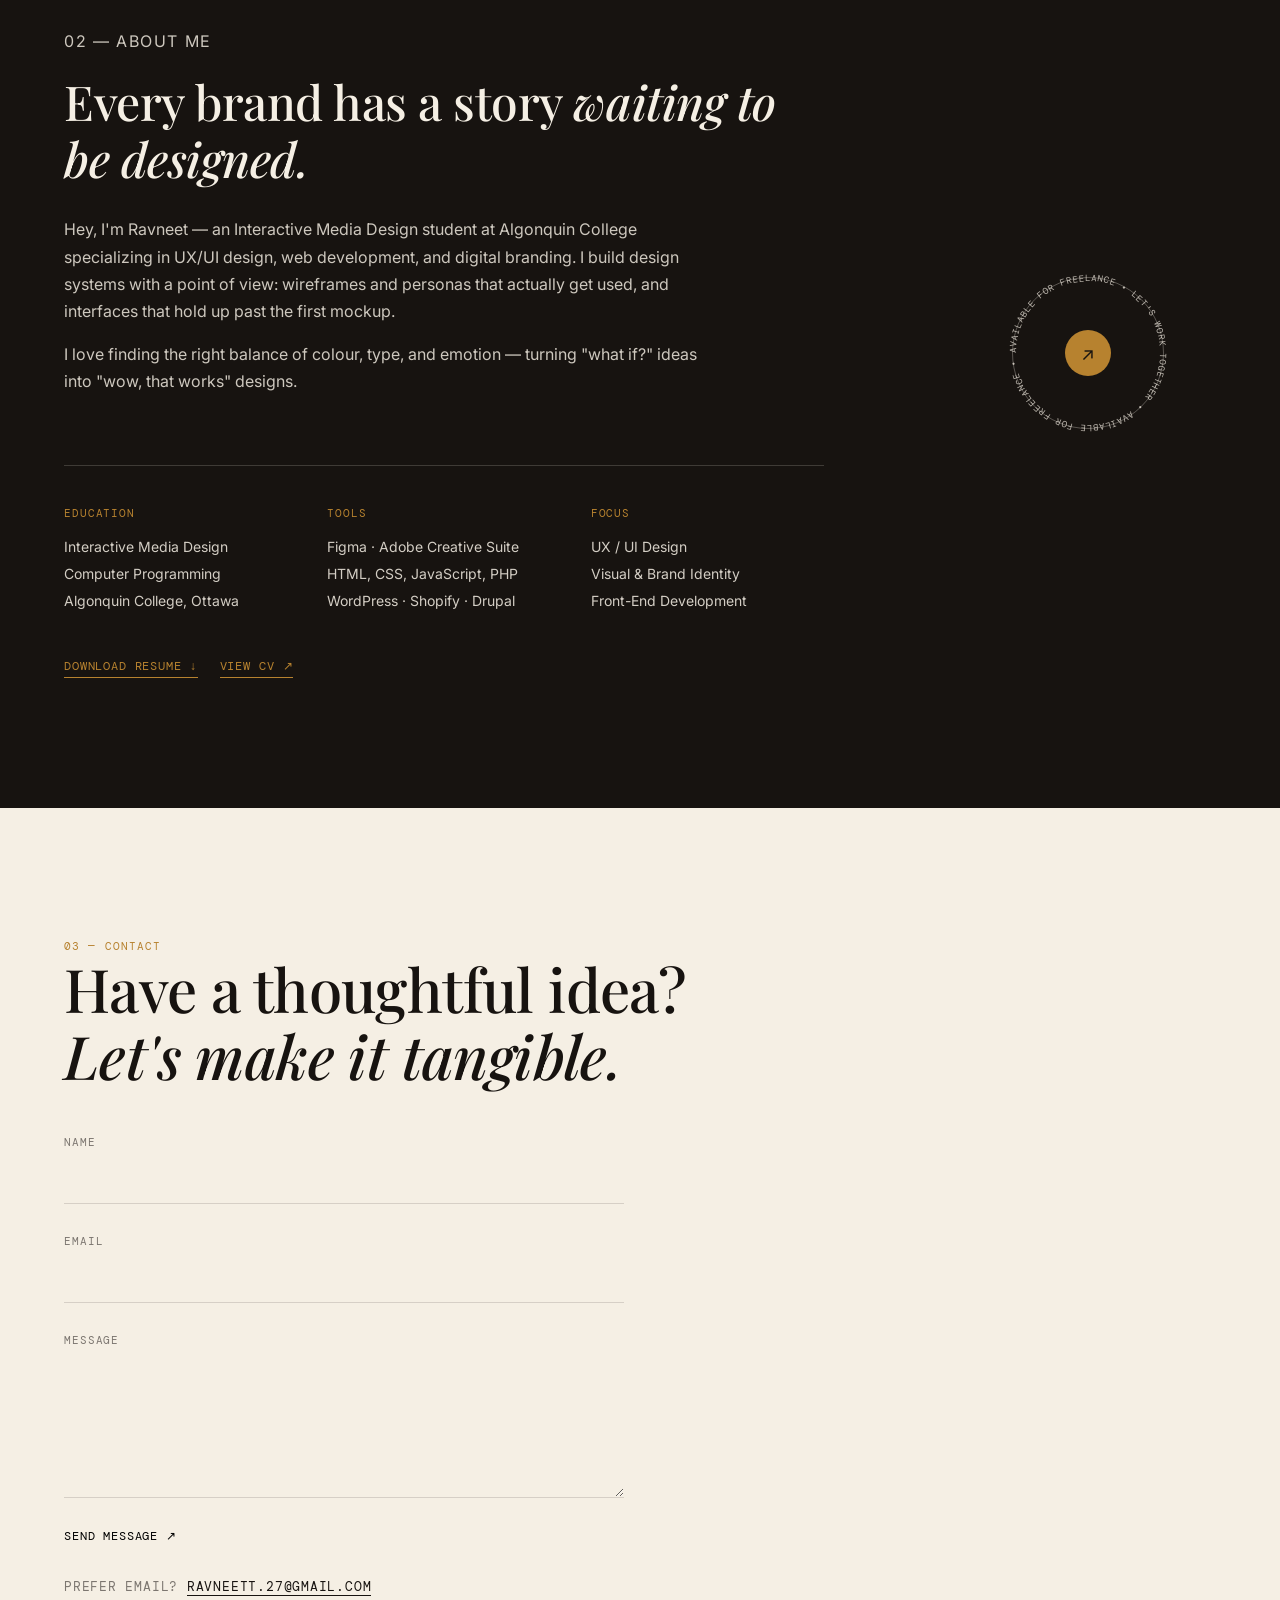
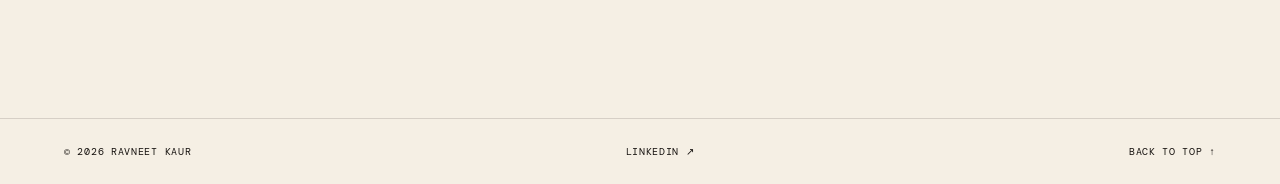
==== commit 6bc33aa7: "fixing mobile layout" ====
--- a/work.html
+++ b/work.html
@@ -81,7 +81,7 @@
         </a>
 
         <a class="work-card wc-dog-rescue" href="work/dog-rescue.html"
-          style="--card-image: url('assets/dog-rescue/07-front-photo.jpg'); --card-image-position: center 25%;">
+          style="--card-image: url('assets/dog-rescue/01-cover.jpg');">
           <div class="work-card-top">
             <span>UX Research &amp; Brand Identity</span>
             <span aria-hidden="true">↗</span>
--- a/styles.css
+++ b/styles.css
@@ -854,36 +854,6 @@
     margin: 0 0 30px;
 }
 
-.cs-header-title-row {
-    display: flex;
-    align-items: flex-end;
-    gap: 28px;
-    flex-wrap: wrap;
-}
-
-.cs-header-title-row h1 {
-    flex: 1 1 480px;
-    margin: 0 0 30px;
-}
-
-.cs-header-photo {
-    width: 150px;
-    height: 150px;
-    object-fit: cover;
-    border-radius: 50%;
-    border: 4px solid var(--paper);
-    box-shadow: 0 14px 34px rgba(23, 19, 16, .22);
-    flex-shrink: 0;
-    margin-bottom: 30px;
-}
-
-@media (max-width:700px) {
-    .cs-header-photo {
-        width: 90px;
-        height: 90px;
-        border-width: 3px;
-    }
-}
 
 .cs-header p.cs-dek {
     font: 18px/1.6 var(--sans);
@@ -1283,29 +1253,64 @@
     }
 
     .hero {
-        min-height: 780px;
+        display: grid;
+        grid-template-areas:
+            "kicker"
+            "button"
+            "portrait"
+            "title"
+            "tagline";
+        align-content: space-between;
+        justify-items: center;
+        min-height: 100svh;
         margin: 3px;
-        padding: 96px 7vw 28px;
+        padding: 90px 7vw 26px;
+        gap: 14px;
+    }
+
+    .hero-kicker {
+        grid-area: kicker;
+        justify-self: start;
     }
 
     .hero-title {
-        bottom: 49vw;
-        font-size: 16.5vw;
+        grid-area: title;
+        position: static;
+        top: auto;
+        left: auto;
+        transform: none;
+        font-size: clamp(46px, 17vw, 90px);
+        text-shadow: 0 10px 24px rgba(0, 0, 0, .4);
     }
 
     .hero-portrait {
-        width: 66vw;
+        grid-area: portrait;
+        position: static;
+        left: auto;
+        bottom: auto;
+        width: 48vw;
+        max-width: 210px;
+        margin: 0 auto;
+        animation: fade-in .9s ease .3s both;
+    }
+
+    .hero-footer {
+        display: contents;
     }
 
     .hero-footer>p {
+        grid-area: tagline;
+        text-align: center;
         font-size: 8px;
-        max-width: 155px;
+        max-width: 240px;
+        margin: 0 auto;
     }
 
     .circle-link {
+        grid-area: button;
         width: 76px;
         height: 76px;
-        font-size: 7px;
+        font-size: 8px;
     }
 
     .hero-url {
